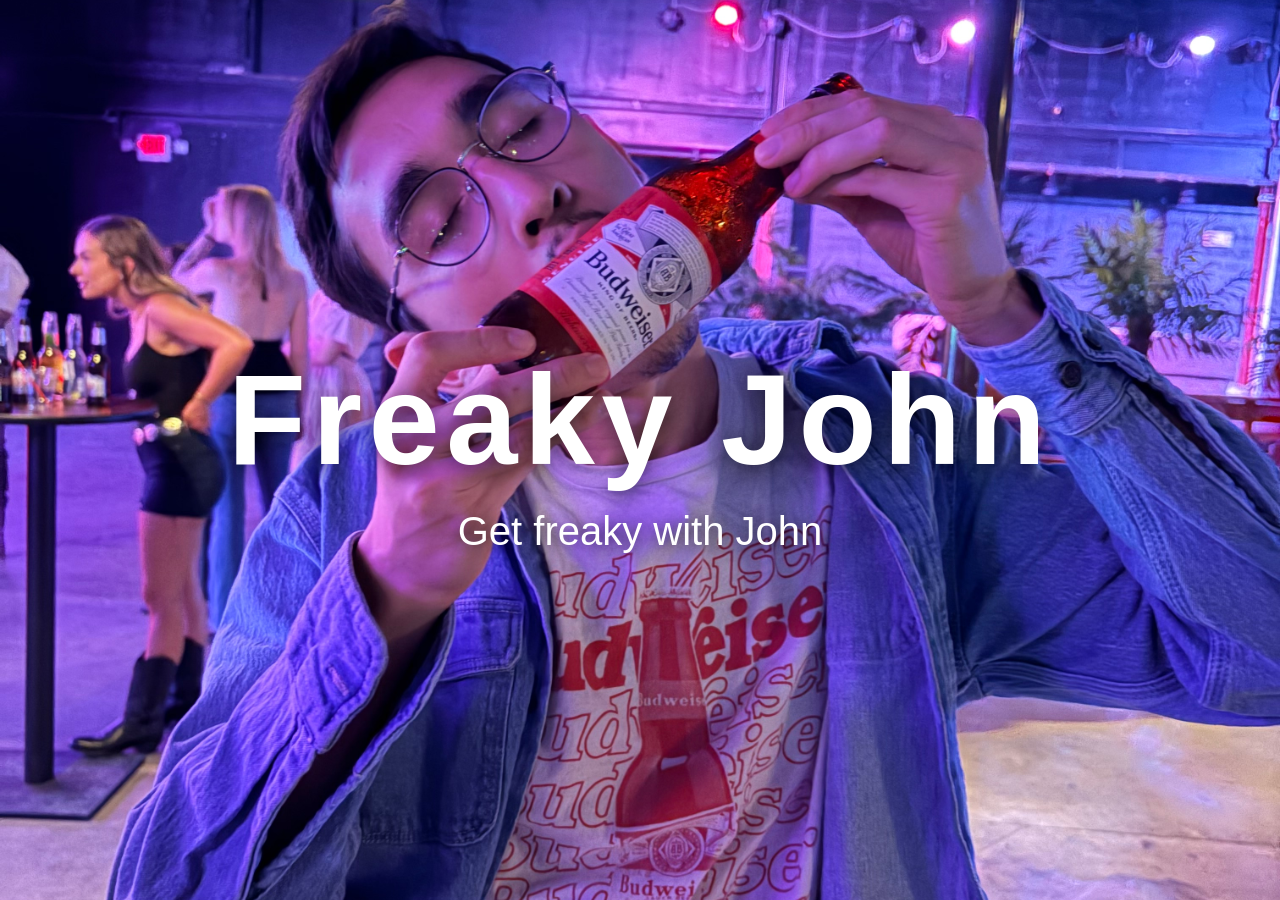
==== index.html @ b0cad5b7 "Freaky John" ====
<!DOCTYPE html>
<html lang="en">
<head>
  <meta charset="UTF-8">
  <meta name="viewport" content="width=device-width, initial-scale=1.0">
  <title>Freaky John</title>
  <style>
    * { margin: 0; padding: 0; box-sizing: border-box; }
    html, body { height: 100%; }
    body {
      min-height: 100vh;
      background: url("FreakyJohn.jpeg") center center / cover no-repeat;
      display: flex;
      flex-direction: column;
      align-items: center;
      justify-content: center;
      text-align: center;
      font-family: "Helvetica Neue", Arial, sans-serif;
      color: #fff;
    }
    h1 {
      font-size: clamp(3rem, 12vw, 8rem);
      letter-spacing: 0.05em;
      text-shadow: 0 4px 24px rgba(0, 0, 0, 0.7);
    }
    p {
      margin-top: 1rem;
      font-size: clamp(1.25rem, 4vw, 2.5rem);
      text-shadow: 0 2px 16px rgba(0, 0, 0, 0.7);
    }
  </style>
</head>
<body>
  <h1>Freaky John</h1>
  <p>Get freaky with John</p>
</body>
</html>
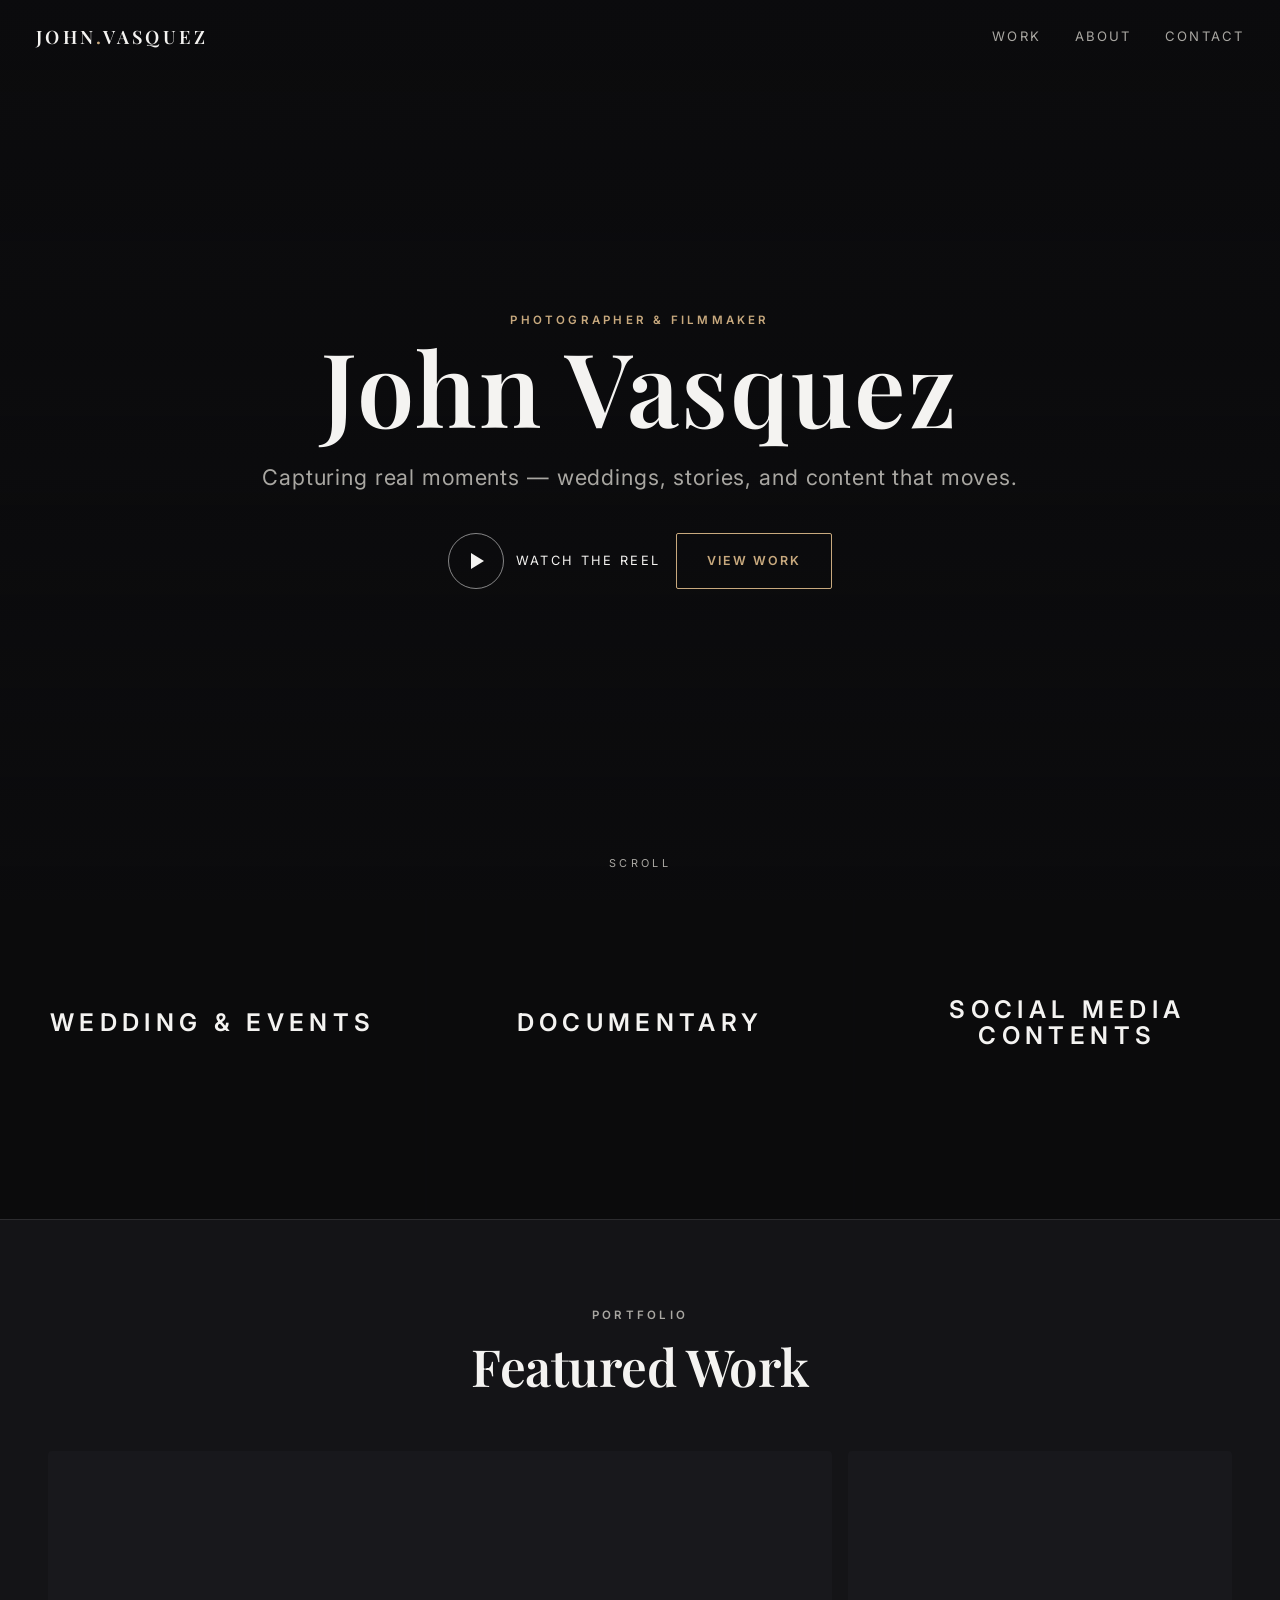
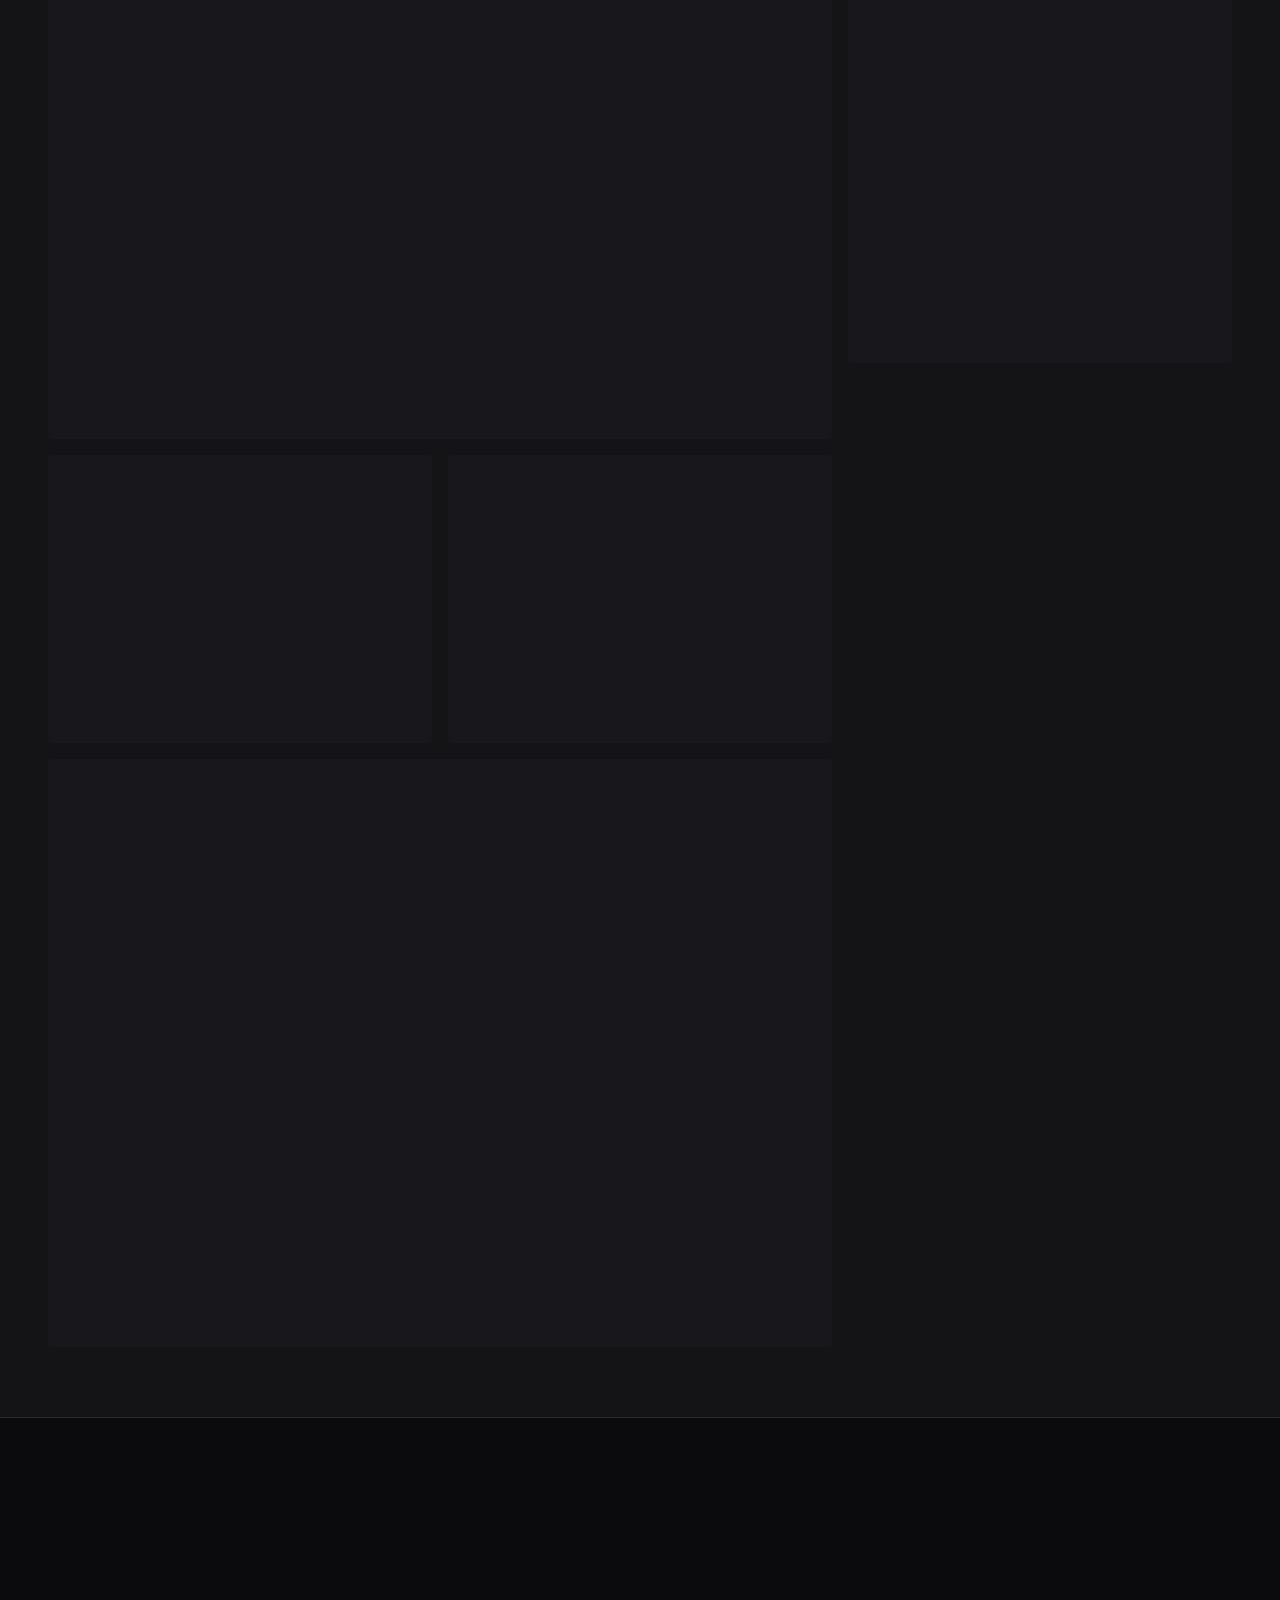
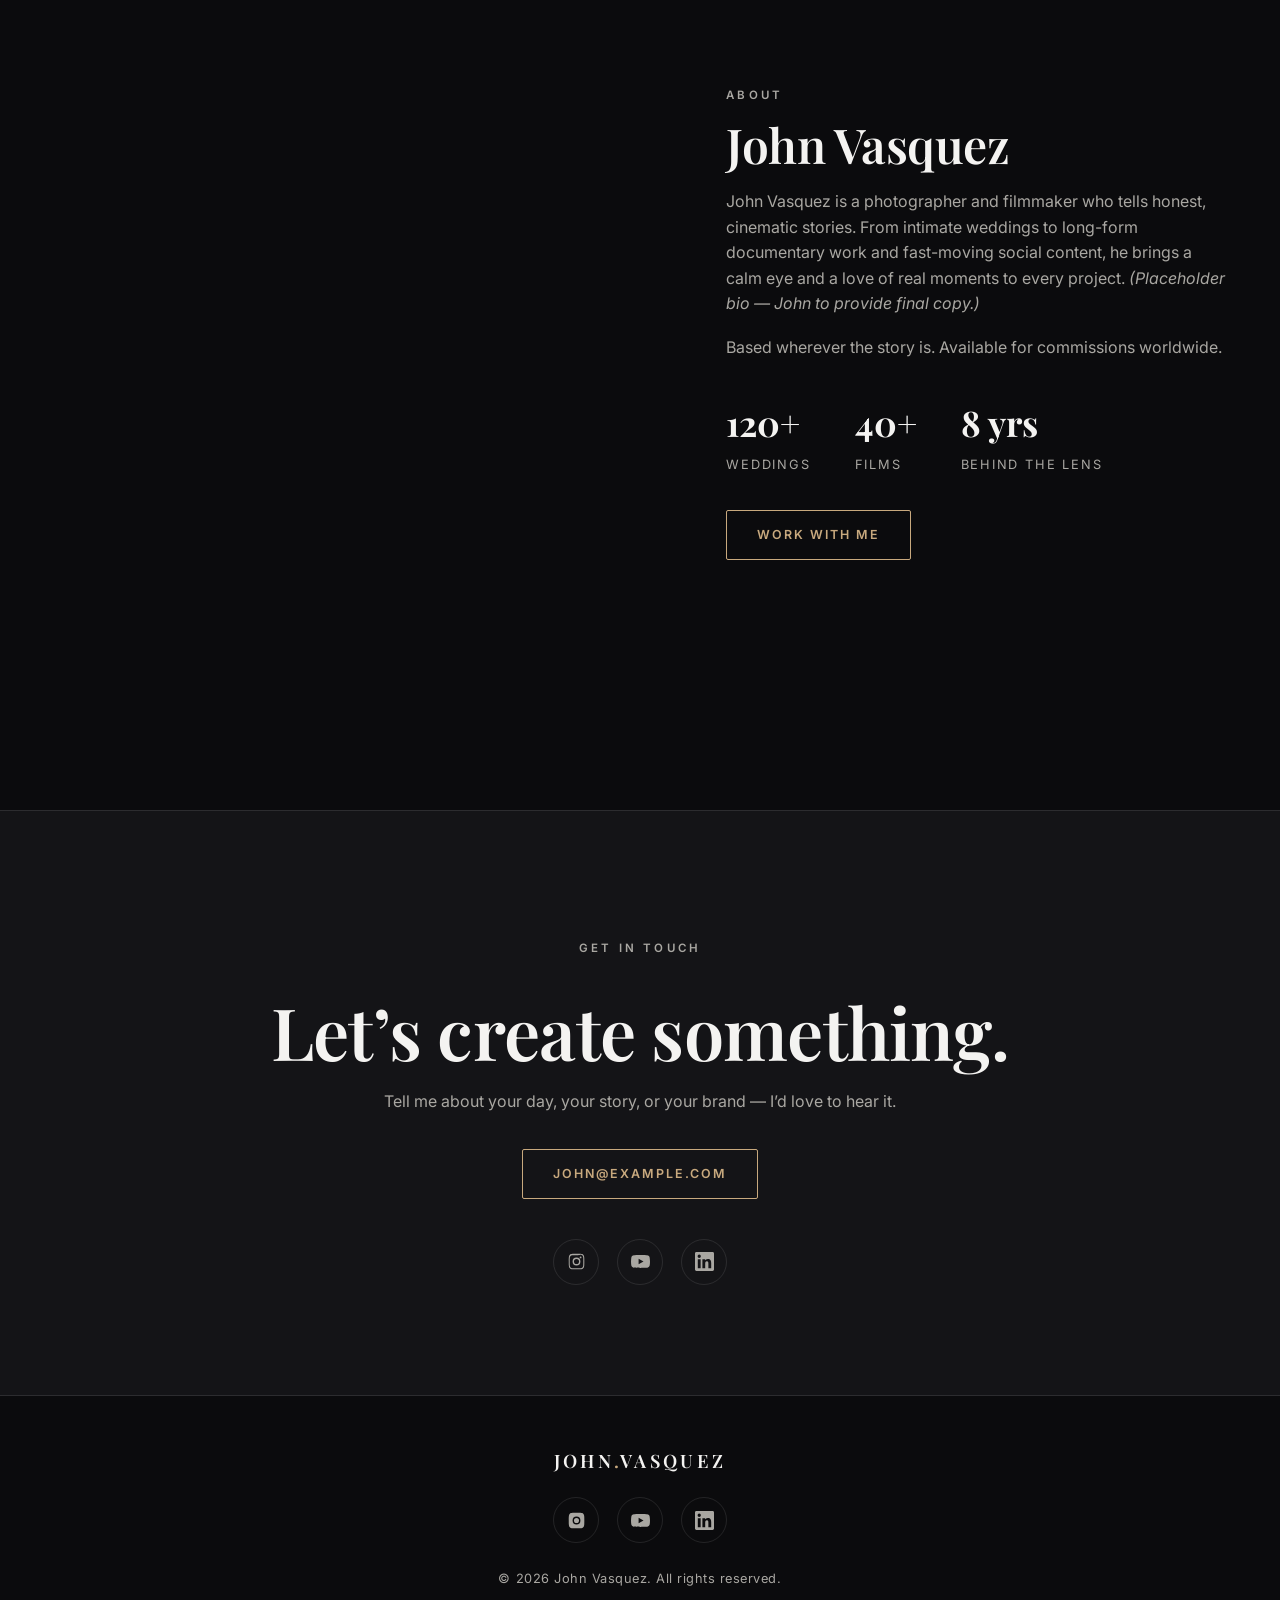
==== commit 88e48424: "Home page and categories added. All with place holder images and videos" ====
--- a/index.html
+++ b/index.html
@@ -3,35 +3,165 @@
 <head>
   <meta charset="UTF-8">
   <meta name="viewport" content="width=device-width, initial-scale=1.0">
-  <title>Freaky John</title>
-  <style>
-    * { margin: 0; padding: 0; box-sizing: border-box; }
-    html, body { height: 100%; }
-    body {
-      min-height: 100vh;
-      background: url("FreakyJohn.jpeg") center center / cover no-repeat;
-      display: flex;
-      flex-direction: column;
-      align-items: center;
-      justify-content: center;
-      text-align: center;
-      font-family: "Helvetica Neue", Arial, sans-serif;
-      color: #fff;
-    }
-    h1 {
-      font-size: clamp(3rem, 12vw, 8rem);
-      letter-spacing: 0.05em;
-      text-shadow: 0 4px 24px rgba(0, 0, 0, 0.7);
-    }
-    p {
-      margin-top: 1rem;
-      font-size: clamp(1.25rem, 4vw, 2.5rem);
-      text-shadow: 0 2px 16px rgba(0, 0, 0, 0.7);
-    }
-  </style>
+  <title>John Vasquez — Photographer &amp; Filmmaker</title>
+  <meta name="description" content="John Vasquez is a photographer and filmmaker specializing in wedding &amp; events, documentary, and social media content.">
+  <link rel="preconnect" href="https://fonts.googleapis.com">
+  <link rel="preconnect" href="https://fonts.gstatic.com" crossorigin>
+  <link href="https://fonts.googleapis.com/css2?family=Playfair+Display:wght@500;600;700&family=Inter:wght@400;500;600&display=swap" rel="stylesheet">
+  <link rel="stylesheet" href="styles.css">
 </head>
 <body>
-  <h1>Freaky John</h1>
-  <p>Get freaky with John</p>
+
+  <!-- ============ HEADER ============ -->
+  <header class="site-header">
+    <a href="index.html" class="brand">John<span>.</span>Vasquez</a>
+    <button class="nav-toggle" aria-label="Menu" aria-expanded="false"><span></span><span></span><span></span></button>
+    <nav class="nav">
+      <a href="#work">Work</a>
+      <a href="#about">About</a>
+      <a href="#contact">Contact</a>
+    </nav>
+  </header>
+
+  <!-- ============ HERO (showreel video placeholder) ============ -->
+  <!-- TODO: replace background image with John's showreel.
+       Swap the .hero__media div for:
+       <video class="hero__media" autoplay muted loop playsinline poster="assets/hero-poster.jpg">
+         <source src="assets/showreel.mp4" type="video/mp4">
+       </video>  -->
+  <section class="hero">
+    <div class="hero__media" style="background-image:url('https://picsum.photos/seed/jv-hero/1920/1080');"></div>
+    <div class="hero__inner">
+      <p class="eyebrow">Photographer &amp; Filmmaker</p>
+      <h1 class="hero__name">John Vasquez</h1>
+      <p class="hero__tagline">Capturing real moments — weddings, stories, and content that moves.</p>
+      <div class="hero__cta">
+        <span class="play-badge" title="Showreel coming soon"><span class="ring"></span> Watch the Reel</span>
+        <a href="#work" class="btn">View Work</a>
+      </div>
+    </div>
+    <div class="scroll-hint">Scroll</div>
+  </section>
+
+  <!-- ============ CATEGORIES (full-width band, directly after hero) ============ -->
+  <section id="work">
+    <div class="categories">
+      <a class="cat-card" href="wedding-events.html">
+        <div class="cat-card__img" style="background-image:url('https://picsum.photos/seed/jv-wed-card/1000/750');"></div>
+        <div class="cat-card__body">
+          <h3>Wedding &amp; Events</h3>
+          <p>Real moments, beautifully kept.</p>
+          <span class="link-arrow">Explore <span>&rarr;</span></span>
+        </div>
+      </a>
+
+      <a class="cat-card" href="documentary.html">
+        <div class="cat-card__img" style="background-image:url('https://picsum.photos/seed/jv-doc-card/1000/750');"></div>
+        <div class="cat-card__body">
+          <h3>Documentary</h3>
+          <p>Real stories, real people.</p>
+          <span class="link-arrow">Explore <span>&rarr;</span></span>
+        </div>
+      </a>
+
+      <a class="cat-card" href="social-media.html">
+        <div class="cat-card__img" style="background-image:url('https://picsum.photos/seed/jv-soc-card/1000/750');"></div>
+        <div class="cat-card__body">
+          <h3>Social Media Contents</h3>
+          <p>Scroll-stopping short form.</p>
+          <span class="link-arrow">Explore <span>&rarr;</span></span>
+        </div>
+      </a>
+    </div>
+  </section>
+
+  <!-- ============ SELECTED WORK ============ -->
+  <section class="section section--tight" style="background:var(--bg-soft);border-top:1px solid var(--line);border-bottom:1px solid var(--line);">
+    <div class="container">
+      <div class="section-head section-head--center reveal">
+        <p class="eyebrow">Portfolio</p>
+        <h2>Featured Work</h2>
+      </div>
+      <div class="work-grid reveal">
+        <div class="work-item wide" data-lightbox="https://picsum.photos/seed/jv-f1/1600/900" data-caption="Placeholder — Featured film still">
+          <div class="work-item__img" style="background-image:url('https://picsum.photos/seed/jv-f1/1200/700');"></div>
+          <div class="work-item__cap"><span>Wedding</span><h4>The Hartley Wedding</h4></div>
+        </div>
+        <div class="work-item tall" data-lightbox="https://picsum.photos/seed/jv-f2/900/1200" data-caption="Placeholder — Portrait">
+          <div class="work-item__img" style="background-image:url('https://picsum.photos/seed/jv-f2/700/1000');"></div>
+          <div class="work-item__cap"><span>Documentary</span><h4>Makers of the Coast</h4></div>
+        </div>
+        <div class="work-item" data-lightbox="https://picsum.photos/seed/jv-f3/1200/900" data-caption="Placeholder">
+          <div class="work-item__img" style="background-image:url('https://picsum.photos/seed/jv-f3/800/600');"></div>
+          <div class="work-item__cap"><span>Social</span><h4>Brand Reel — Lumen</h4></div>
+        </div>
+        <div class="work-item" data-lightbox="https://picsum.photos/seed/jv-f4/1200/900" data-caption="Placeholder">
+          <div class="work-item__img" style="background-image:url('https://picsum.photos/seed/jv-f4/800/600');"></div>
+          <div class="work-item__cap"><span>Wedding</span><h4>Sunset Vows</h4></div>
+        </div>
+        <div class="work-item wide" data-lightbox="https://picsum.photos/seed/jv-f5/1600/900" data-caption="Placeholder">
+          <div class="work-item__img" style="background-image:url('https://picsum.photos/seed/jv-f5/1200/700');"></div>
+          <div class="work-item__cap"><span>Documentary</span><h4>One Year on the Trail</h4></div>
+        </div>
+      </div>
+    </div>
+  </section>
+
+  <!-- ============ ABOUT ============ -->
+  <section class="section" id="about">
+    <div class="container about reveal">
+      <div class="about__img" style="background-image:url('https://picsum.photos/seed/jv-portrait/900/1100');"></div>
+      <div>
+        <p class="eyebrow">About</p>
+        <h2 style="font-size:clamp(2rem,4.5vw,3rem);margin-top:14px;">John Vasquez</h2>
+        <p>John Vasquez is a photographer and filmmaker who tells honest, cinematic stories. From intimate weddings to long-form documentary work and fast-moving social content, he brings a calm eye and a love of real moments to every project. <em>(Placeholder bio — John to provide final copy.)</em></p>
+        <p>Based wherever the story is. Available for commissions worldwide.</p>
+        <div class="stats">
+          <div class="stat"><strong>120+</strong><span>Weddings</span></div>
+          <div class="stat"><strong>40+</strong><span>Films</span></div>
+          <div class="stat"><strong>8 yrs</strong><span>Behind the lens</span></div>
+        </div>
+        <div style="margin-top:34px;"><a href="#contact" class="btn">Work With Me</a></div>
+      </div>
+    </div>
+  </section>
+
+  <!-- ============ CONTACT ============ -->
+  <section class="section contact" id="contact">
+    <div class="container reveal">
+      <p class="eyebrow">Get in Touch</p>
+      <h2>Let’s create something.</h2>
+      <p>Tell me about your day, your story, or your brand — I’d love to hear it.</p>
+      <!-- TODO: replace with John's real email -->
+      <a href="mailto:john@example.com" class="btn">john@example.com</a>
+      <div class="socials" style="margin-top:40px;">
+        <!-- TODO: replace '#' with John's real profile URLs -->
+        <a href="#" aria-label="Instagram" title="Instagram (link coming soon)">
+          <svg viewBox="0 0 24 24"><path d="M12 2.2c3.2 0 3.6 0 4.9.07 1.17.05 1.8.25 2.23.41.56.22.96.48 1.38.9.42.42.68.82.9 1.38.16.42.36 1.06.41 2.23.06 1.27.07 1.65.07 4.85s0 3.58-.07 4.85c-.05 1.17-.25 1.8-.41 2.23-.22.56-.48.96-.9 1.38-.42.42-.82.68-1.38.9-.42.16-1.06.36-2.23.41-1.27.06-1.65.07-4.85.07s-3.58 0-4.85-.07c-1.17-.05-1.8-.25-2.23-.41a3.7 3.7 0 0 1-1.38-.9 3.7 3.7 0 0 1-.9-1.38c-.16-.42-.36-1.06-.41-2.23C2.21 15.58 2.2 15.2 2.2 12s0-3.58.07-4.85c.05-1.17.25-1.8.41-2.23.22-.56.48-.96.9-1.38.42-.42.82-.68 1.38-.9.42-.16 1.06-.36 2.23-.41C8.42 2.21 8.8 2.2 12 2.2zm0 1.8c-3.14 0-3.5 0-4.74.07-.9.04-1.38.19-1.7.32-.43.16-.74.36-1.06.68-.32.32-.52.63-.68 1.06-.13.32-.28.8-.32 1.7C3.43 8.5 3.42 8.86 3.42 12s0 3.5.07 4.74c.04.9.19 1.38.32 1.7.16.43.36.74.68 1.06.32.32.63.52 1.06.68.32.13.8.28 1.7.32 1.24.07 1.6.07 4.74.07s3.5 0 4.74-.07c.9-.04 1.38-.19 1.7-.32.43-.16.74-.36 1.06-.68.32-.32.52-.63.68-1.06.13-.32.28-.8.32-1.7.07-1.24.07-1.6.07-4.74s0-3.5-.07-4.74c-.04-.9-.19-1.38-.32-1.7a2.85 2.85 0 0 0-.68-1.06 2.85 2.85 0 0 0-1.06-.68c-.32-.13-.8-.28-1.7-.32C15.5 4 15.14 4 12 4zm0 3.06A4.94 4.94 0 1 1 7.06 12 4.94 4.94 0 0 1 12 7.06zm0 8.15A3.21 3.21 0 1 0 8.79 12 3.21 3.21 0 0 0 12 15.21zm6.29-8.35a1.15 1.15 0 1 1-1.15-1.15 1.15 1.15 0 0 1 1.15 1.15z"/></svg>
+        </a>
+        <a href="#" aria-label="YouTube" title="YouTube (link coming soon)">
+          <svg viewBox="0 0 24 24"><path d="M23.5 6.5a3 3 0 0 0-2.12-2.12C19.5 3.9 12 3.9 12 3.9s-7.5 0-9.38.48A3 3 0 0 0 .5 6.5 31.3 31.3 0 0 0 0 12a31.3 31.3 0 0 0 .5 5.5 3 3 0 0 0 2.12 2.12C4.5 20.1 12 20.1 12 20.1s7.5 0 9.38-.48a3 3 0 0 0 2.12-2.12A31.3 31.3 0 0 0 24 12a31.3 31.3 0 0 0-.5-5.5zM9.6 15.6V8.4l6.2 3.6z"/></svg>
+        </a>
+        <a href="#" aria-label="LinkedIn" title="LinkedIn (link coming soon)">
+          <svg viewBox="0 0 24 24"><path d="M20.45 20.45h-3.56v-5.57c0-1.33-.02-3.04-1.85-3.04-1.85 0-2.14 1.45-2.14 2.94v5.67H9.35V9h3.42v1.56h.05c.48-.9 1.64-1.85 3.37-1.85 3.6 0 4.27 2.37 4.27 5.46v6.28zM5.34 7.43a2.06 2.06 0 1 1 0-4.13 2.06 2.06 0 0 1 0 4.13zM7.12 20.45H3.55V9h3.57v11.45zM22.22 0H1.77C.8 0 0 .78 0 1.74v20.52C0 23.22.8 24 1.77 24h20.45c.98 0 1.78-.78 1.78-1.74V1.74C24 .78 23.2 0 22.22 0z"/></svg>
+        </a>
+      </div>
+    </div>
+  </section>
+
+  <!-- ============ FOOTER ============ -->
+  <footer class="site-footer">
+    <div class="container">
+      <a href="index.html" class="brand">John<span>.</span>Vasquez</a>
+      <nav class="socials">
+        <a href="#" aria-label="Instagram"><svg viewBox="0 0 24 24"><path d="M12 2.2c3.2 0 3.6 0 4.9.07 1.17.05 1.8.25 2.23.41.56.22.96.48 1.38.9.42.42.68.82.9 1.38.16.42.36 1.06.41 2.23.06 1.27.07 1.65.07 4.85s0 3.58-.07 4.85c-.05 1.17-.25 1.8-.41 2.23-.22.56-.48.96-.9 1.38-.42.42-.82.68-1.38.9-.42.16-1.06.36-2.23.41-1.27.06-1.65.07-4.85.07s-3.58 0-4.85-.07c-1.17-.05-1.8-.25-2.23-.41a3.7 3.7 0 0 1-1.38-.9 3.7 3.7 0 0 1-.9-1.38c-.16-.42-.36-1.06-.41-2.23C2.21 15.58 2.2 15.2 2.2 12s0-3.58.07-4.85c.05-1.17.25-1.8.41-2.23.22-.56.48-.96.9-1.38.42-.42.82-.68 1.38-.9.42-.16 1.06-.36 2.23-.41C8.42 2.21 8.8 2.2 12 2.2zm0 4.86A4.94 4.94 0 1 0 16.94 12 4.94 4.94 0 0 0 12 7.06zm0 8.15A3.21 3.21 0 1 1 15.21 12 3.21 3.21 0 0 1 12 15.21zm6.29-8.35a1.15 1.15 0 1 1-1.15-1.15 1.15 1.15 0 0 1 1.15 1.15z"/></svg></a>
+        <a href="#" aria-label="YouTube"><svg viewBox="0 0 24 24"><path d="M23.5 6.5a3 3 0 0 0-2.12-2.12C19.5 3.9 12 3.9 12 3.9s-7.5 0-9.38.48A3 3 0 0 0 .5 6.5 31.3 31.3 0 0 0 0 12a31.3 31.3 0 0 0 .5 5.5 3 3 0 0 0 2.12 2.12C4.5 20.1 12 20.1 12 20.1s7.5 0 9.38-.48a3 3 0 0 0 2.12-2.12A31.3 31.3 0 0 0 24 12a31.3 31.3 0 0 0-.5-5.5zM9.6 15.6V8.4l6.2 3.6z"/></svg></a>
+        <a href="#" aria-label="LinkedIn"><svg viewBox="0 0 24 24"><path d="M20.45 20.45h-3.56v-5.57c0-1.33-.02-3.04-1.85-3.04-1.85 0-2.14 1.45-2.14 2.94v5.67H9.35V9h3.42v1.56h.05c.48-.9 1.64-1.85 3.37-1.85 3.6 0 4.27 2.37 4.27 5.46v6.28zM5.34 7.43a2.06 2.06 0 1 1 0-4.13 2.06 2.06 0 0 1 0 4.13zM7.12 20.45H3.55V9h3.57v11.45zM22.22 0H1.77C.8 0 0 .78 0 1.74v20.52C0 23.22.8 24 1.77 24h20.45c.98 0 1.78-.78 1.78-1.74V1.74C24 .78 23.2 0 22.22 0z"/></svg></a>
+      </nav>
+      <p class="copy">© <span data-year>2026</span> John Vasquez. All rights reserved.</p>
+    </div>
+  </footer>
+
+  <script src="script.js"></script>
 </body>
 </html>
--- a/styles.css
+++ b/styles.css
@@ -0,0 +1,449 @@
+/* ===========================================================
+   John Vasquez — Photographer & Filmmaker
+   Shared stylesheet (dark cinematic theme)
+   =========================================================== */
+
+:root {
+  --bg:        #0b0b0d;
+  --bg-soft:   #141417;
+  --bg-card:   #18181c;
+  --line:      rgba(255, 255, 255, 0.10);
+  --text:      #f4f3f1;
+  --muted:     #a9a7a2;
+  --accent:    #c8a97e;   /* warm gold */
+  --accent-2:  #e8d8bf;
+  --maxw:      1240px;
+  --ease:      cubic-bezier(0.22, 1, 0.36, 1);
+}
+
+* { margin: 0; padding: 0; box-sizing: border-box; }
+
+html { scroll-behavior: smooth; }
+
+body {
+  background: var(--bg);
+  color: var(--text);
+  font-family: "Inter", system-ui, -apple-system, "Segoe UI", sans-serif;
+  font-size: 16px;
+  line-height: 1.6;
+  -webkit-font-smoothing: antialiased;
+  overflow-x: hidden;
+}
+
+h1, h2, h3, h4 {
+  font-family: "Playfair Display", Georgia, serif;
+  font-weight: 600;
+  line-height: 1.1;
+  letter-spacing: -0.01em;
+}
+
+a { color: inherit; text-decoration: none; }
+img { display: block; max-width: 100%; }
+
+.container {
+  width: 100%;
+  max-width: var(--maxw);
+  margin: 0 auto;
+  padding: 0 28px;
+}
+
+.eyebrow {
+  font-family: "Inter", sans-serif;
+  text-transform: uppercase;
+  letter-spacing: 0.28em;
+  font-size: 0.72rem;
+  font-weight: 600;
+  color: var(--accent);
+}
+
+.section { padding: 110px 0; }
+.section--tight { padding: 70px 0; }
+
+/* ---------- Header / Nav ---------- */
+.site-header {
+  position: fixed;
+  inset: 0 0 auto 0;
+  z-index: 100;
+  display: flex;
+  align-items: center;
+  justify-content: space-between;
+  padding: 22px 36px;
+  transition: background 0.4s var(--ease), padding 0.4s var(--ease), border-color 0.4s var(--ease);
+  border-bottom: 1px solid transparent;
+}
+.site-header.scrolled {
+  background: rgba(11, 11, 13, 0.82);
+  backdrop-filter: blur(12px);
+  padding: 14px 36px;
+  border-bottom: 1px solid var(--line);
+}
+.brand {
+  font-family: "Playfair Display", serif;
+  font-size: 1.15rem;
+  font-weight: 600;
+  letter-spacing: 0.18em;
+  text-transform: uppercase;
+}
+.brand span { color: var(--accent); }
+.nav { display: flex; align-items: center; gap: 34px; }
+.nav a {
+  font-size: 0.82rem;
+  text-transform: uppercase;
+  letter-spacing: 0.16em;
+  color: var(--muted);
+  transition: color 0.25s var(--ease);
+}
+.nav a:hover { color: var(--text); }
+
+.nav-toggle {
+  display: none;
+  background: none;
+  border: 0;
+  cursor: pointer;
+  width: 30px;
+  height: 22px;
+  position: relative;
+}
+.nav-toggle span {
+  position: absolute;
+  left: 0;
+  width: 100%;
+  height: 2px;
+  background: var(--text);
+  transition: transform 0.3s var(--ease), opacity 0.3s var(--ease);
+}
+.nav-toggle span:nth-child(1) { top: 0; }
+.nav-toggle span:nth-child(2) { top: 10px; }
+.nav-toggle span:nth-child(3) { top: 20px; }
+.nav-toggle.open span:nth-child(1) { transform: translateY(10px) rotate(45deg); }
+.nav-toggle.open span:nth-child(2) { opacity: 0; }
+.nav-toggle.open span:nth-child(3) { transform: translateY(-10px) rotate(-45deg); }
+
+/* ---------- Buttons ---------- */
+.btn {
+  display: inline-flex;
+  align-items: center;
+  gap: 10px;
+  padding: 14px 30px;
+  border: 1px solid var(--accent);
+  color: var(--accent);
+  text-transform: uppercase;
+  letter-spacing: 0.16em;
+  font-size: 0.78rem;
+  font-weight: 600;
+  border-radius: 2px;
+  transition: background 0.3s var(--ease), color 0.3s var(--ease);
+}
+.btn:hover { background: var(--accent); color: #0b0b0d; }
+
+.link-arrow {
+  display: inline-flex;
+  align-items: center;
+  gap: 8px;
+  color: var(--accent);
+  font-size: 0.8rem;
+  text-transform: uppercase;
+  letter-spacing: 0.16em;
+  font-weight: 600;
+}
+.link-arrow span { transition: transform 0.3s var(--ease); }
+.link-arrow:hover span { transform: translateX(6px); }
+
+/* ---------- Hero ---------- */
+.hero {
+  position: relative;
+  height: 100vh;
+  min-height: 640px;
+  display: flex;
+  align-items: center;
+  justify-content: center;
+  text-align: center;
+  overflow: hidden;
+}
+.hero__media {
+  position: absolute;
+  inset: 0;
+  background-size: cover;
+  background-position: center;
+  filter: grayscale(15%);
+  transform: scale(1.05);
+}
+.hero__media::after {
+  content: "";
+  position: absolute;
+  inset: 0;
+  background: linear-gradient(180deg, rgba(11,11,13,0.55) 0%, rgba(11,11,13,0.35) 40%, rgba(11,11,13,0.92) 100%);
+}
+.hero__inner { position: relative; z-index: 2; padding: 0 24px; }
+.hero__name {
+  font-size: clamp(2.8rem, 8vw, 6.5rem);
+  letter-spacing: 0.02em;
+}
+.hero__tagline {
+  margin-top: 18px;
+  color: var(--muted);
+  font-size: clamp(1rem, 2.2vw, 1.35rem);
+  letter-spacing: 0.04em;
+}
+.hero__cta { margin-top: 38px; display: flex; gap: 16px; justify-content: center; flex-wrap: wrap; }
+
+/* play badge for video placeholder */
+.play-badge {
+  display: inline-flex;
+  align-items: center;
+  gap: 12px;
+  cursor: pointer;
+  color: var(--text);
+  font-size: 0.8rem;
+  letter-spacing: 0.18em;
+  text-transform: uppercase;
+}
+.play-badge .ring {
+  width: 56px; height: 56px;
+  border: 1px solid rgba(255,255,255,0.5);
+  border-radius: 50%;
+  display: grid;
+  place-items: center;
+  transition: background 0.3s var(--ease), border-color 0.3s var(--ease);
+}
+.play-badge .ring::before {
+  content: "";
+  border-style: solid;
+  border-width: 8px 0 8px 13px;
+  border-color: transparent transparent transparent var(--text);
+  margin-left: 4px;
+}
+.play-badge:hover .ring { background: var(--accent); border-color: var(--accent); }
+
+.scroll-hint {
+  position: absolute;
+  bottom: 28px; left: 50%;
+  transform: translateX(-50%);
+  z-index: 2;
+  color: var(--muted);
+  font-size: 0.68rem;
+  letter-spacing: 0.3em;
+  text-transform: uppercase;
+  animation: bob 2.4s var(--ease) infinite;
+}
+@keyframes bob { 0%,100% { transform: translate(-50%,0); } 50% { transform: translate(-50%,8px); } }
+
+/* placeholder note ribbon */
+.placeholder-note {
+  background: rgba(200,169,126,0.10);
+  border: 1px dashed rgba(200,169,126,0.4);
+  color: var(--accent-2);
+  font-size: 0.78rem;
+  letter-spacing: 0.04em;
+  text-align: center;
+  padding: 10px 16px;
+}
+
+/* ---------- Section heads ---------- */
+.section-head { max-width: 720px; margin-bottom: 56px; }
+.section-head h2 { font-size: clamp(2rem, 4.5vw, 3.2rem); margin-top: 14px; }
+.section-head p { color: var(--muted); margin-top: 16px; }
+.section-head--center { margin-left: auto; margin-right: auto; text-align: center; }
+
+/* ---------- Category band (full-width tiles, like reference) ---------- */
+.categories {
+  display: grid;
+  grid-template-columns: repeat(3, 1fr);
+  gap: 2px;
+}
+.cat-card {
+  position: relative;
+  aspect-ratio: 4 / 3;
+  overflow: hidden;
+  display: flex;
+  align-items: center;
+  justify-content: center;
+  text-align: center;
+}
+.cat-card__img {
+  position: absolute; inset: 0;
+  background-size: cover; background-position: center;
+  transition: transform 0.9s var(--ease), filter 0.6s var(--ease);
+  filter: grayscale(45%);
+}
+.cat-card::after {
+  content: "";
+  position: absolute; inset: 0;
+  background: rgba(11,11,13,0.58);
+  transition: background 0.5s var(--ease);
+}
+.cat-card:hover .cat-card__img { transform: scale(1.06); filter: grayscale(0%); }
+.cat-card:hover::after { background: rgba(11,11,13,0.32); }
+.cat-card__body { position: relative; z-index: 2; padding: 28px; width: 100%; }
+.cat-card__body h3 {
+  font-family: "Inter", sans-serif;
+  text-transform: uppercase;
+  letter-spacing: 0.22em;
+  font-weight: 600;
+  font-size: clamp(1.05rem, 1.9vw, 1.6rem);
+}
+.cat-card__body p {
+  color: var(--accent-2);
+  font-size: 0.88rem;
+  margin: 12px 0 14px;
+  opacity: 0; transform: translateY(8px);
+  transition: opacity 0.4s var(--ease), transform 0.4s var(--ease);
+}
+.cat-card__body .link-arrow {
+  opacity: 0; transform: translateY(8px);
+  transition: opacity 0.4s var(--ease) 0.05s, transform 0.4s var(--ease) 0.05s;
+}
+.cat-card:hover .cat-card__body p,
+.cat-card:hover .cat-card__body .link-arrow { opacity: 1; transform: none; }
+
+/* ---------- Work grid ---------- */
+.work-grid {
+  display: grid;
+  grid-template-columns: repeat(12, 1fr);
+  gap: 16px;
+}
+.work-item {
+  position: relative;
+  overflow: hidden;
+  border-radius: 4px;
+  background: var(--bg-card);
+  grid-column: span 4;
+  aspect-ratio: 4 / 3;
+  cursor: pointer;
+}
+.work-item.tall { aspect-ratio: 3 / 4; grid-row: span 2; }
+.work-item.wide { grid-column: span 8; }
+.work-item__img {
+  position: absolute; inset: 0;
+  background-size: cover; background-position: center;
+  filter: grayscale(40%);
+  transition: transform 0.8s var(--ease), filter 0.6s var(--ease);
+}
+.work-item:hover .work-item__img { transform: scale(1.06); filter: grayscale(0%); }
+.work-item::after {
+  content: "";
+  position: absolute; inset: 0;
+  background: linear-gradient(180deg, rgba(11,11,13,0) 45%, rgba(11,11,13,0.85) 100%);
+  opacity: 0; transition: opacity 0.4s var(--ease);
+}
+.work-item:hover::after { opacity: 1; }
+.work-item__cap {
+  position: absolute; z-index: 2; left: 22px; bottom: 18px; right: 22px;
+  opacity: 0; transform: translateY(10px);
+  transition: opacity 0.4s var(--ease), transform 0.4s var(--ease);
+}
+.work-item:hover .work-item__cap { opacity: 1; transform: translateY(0); }
+.work-item__cap h4 { font-size: 1.15rem; }
+.work-item__cap span { color: var(--accent); font-size: 0.72rem; text-transform: uppercase; letter-spacing: 0.18em; }
+
+/* vertical (social) variant */
+.reels-grid { display: grid; grid-template-columns: repeat(4, 1fr); gap: 16px; }
+.reel { position: relative; aspect-ratio: 9/16; border-radius: 4px; overflow: hidden; background: var(--bg-card); cursor: pointer; }
+.reel__img { position: absolute; inset: 0; background-size: cover; background-position: center; filter: grayscale(35%); transition: transform 0.8s var(--ease), filter .6s var(--ease); }
+.reel:hover .reel__img { transform: scale(1.06); filter: grayscale(0%); }
+.reel__play { position: absolute; inset: 0; display: grid; place-items: center; z-index: 2; }
+.reel__play::before {
+  content:""; width: 46px; height: 46px; border-radius: 50%;
+  background: rgba(11,11,13,0.5); border: 1px solid rgba(255,255,255,0.6);
+  backdrop-filter: blur(2px);
+}
+.reel__play::after {
+  content:""; position:absolute;
+  border-style: solid; border-width: 7px 0 7px 11px;
+  border-color: transparent transparent transparent #fff; margin-left: 4px;
+}
+
+/* ---------- About ---------- */
+.about { display: grid; grid-template-columns: 1.1fr 0.9fr; gap: 60px; align-items: center; }
+.about__img { aspect-ratio: 4/5; border-radius: 4px; background-size: cover; background-position: center; filter: grayscale(25%); }
+.about p { color: var(--muted); margin-top: 18px; }
+.stats { display: flex; gap: 44px; margin-top: 34px; flex-wrap: wrap; }
+.stat strong { font-family: "Playfair Display", serif; font-size: 2.2rem; color: var(--text); display: block; }
+.stat span { color: var(--muted); font-size: 0.8rem; text-transform: uppercase; letter-spacing: 0.14em; }
+
+/* ---------- Contact ---------- */
+.contact { text-align: center; background: var(--bg-soft); border-top: 1px solid var(--line); border-bottom: 1px solid var(--line); }
+.contact h2 { font-size: clamp(2.4rem, 6vw, 4.5rem); }
+.contact p { color: var(--muted); margin: 18px auto 34px; max-width: 540px; }
+
+/* ---------- Socials ---------- */
+.socials { display: flex; gap: 18px; justify-content: center; align-items: center; }
+.socials a {
+  width: 46px; height: 46px;
+  border: 1px solid var(--line);
+  border-radius: 50%;
+  display: grid; place-items: center;
+  color: var(--muted);
+  transition: color 0.3s var(--ease), border-color 0.3s var(--ease), transform 0.3s var(--ease);
+}
+.socials a:hover { color: var(--accent); border-color: var(--accent); transform: translateY(-3px); }
+.socials svg { width: 19px; height: 19px; fill: currentColor; }
+
+/* ---------- Footer ---------- */
+.site-footer { padding: 50px 0; text-align: center; }
+.site-footer .brand { display: inline-block; margin-bottom: 22px; }
+.site-footer .copy { color: var(--muted); font-size: 0.8rem; margin-top: 26px; letter-spacing: 0.04em; }
+
+/* ---------- Page hero (category pages) ---------- */
+.page-hero {
+  position: relative;
+  height: 56vh; min-height: 380px;
+  display: flex; align-items: center; justify-content: center; text-align: center;
+  overflow: hidden;
+}
+.page-hero__media { position: absolute; inset: 0; background-size: cover; background-position: center; filter: grayscale(35%); }
+.page-hero__media::after { content:""; position:absolute; inset:0; background: linear-gradient(180deg, rgba(11,11,13,0.55), rgba(11,11,13,0.9)); }
+.page-hero__inner { position: relative; z-index: 2; padding: 0 24px; }
+.page-hero h1 { font-size: clamp(2.6rem, 7vw, 5rem); margin-top: 12px; }
+.page-hero p { color: var(--muted); margin-top: 16px; max-width: 560px; }
+.breadcrumb { display:inline-flex; gap: 8px; color: var(--muted); font-size: 0.78rem; letter-spacing: 0.14em; text-transform: uppercase; margin-bottom: 8px; }
+.breadcrumb a:hover { color: var(--accent); }
+
+/* ---------- Lightbox ---------- */
+.lightbox {
+  position: fixed; inset: 0; z-index: 200;
+  background: rgba(7,7,9,0.94);
+  display: none; align-items: center; justify-content: center;
+  padding: 40px;
+}
+.lightbox.open { display: flex; }
+.lightbox__inner { max-width: 1100px; width: 100%; text-align: center; }
+.lightbox__media { width: 100%; max-height: 78vh; object-fit: contain; border-radius: 4px; }
+.lightbox__cap { color: var(--muted); margin-top: 16px; font-size: 0.85rem; letter-spacing: 0.08em; }
+.lightbox__close { position: absolute; top: 26px; right: 32px; background: none; border: 0; color: #fff; font-size: 2rem; cursor: pointer; line-height: 1; }
+
+/* ---------- Scroll reveal ---------- */
+.reveal { opacity: 0; transform: translateY(28px); transition: opacity 0.8s var(--ease), transform 0.8s var(--ease); }
+.reveal.in { opacity: 1; transform: none; }
+
+/* ---------- Responsive ---------- */
+@media (max-width: 900px) {
+  .nav {
+    position: fixed; inset: 0 0 0 auto;
+    width: min(78vw, 320px);
+    background: var(--bg-soft);
+    border-left: 1px solid var(--line);
+    flex-direction: column;
+    align-items: flex-start;
+    justify-content: center;
+    gap: 26px;
+    padding: 0 40px;
+    transform: translateX(100%);
+    transition: transform 0.4s var(--ease);
+  }
+  .nav.open { transform: translateX(0); }
+  .nav a { font-size: 1rem; }
+  .nav-toggle { display: block; z-index: 101; }
+  .categories { grid-template-columns: 1fr; }
+  .about { grid-template-columns: 1fr; gap: 36px; }
+  .work-item.wide { grid-column: span 12; }
+  .work-item { grid-column: span 6; }
+  .reels-grid { grid-template-columns: repeat(2, 1fr); }
+  .section { padding: 80px 0; }
+  .site-header, .site-header.scrolled { padding-left: 20px; padding-right: 20px; }
+}
+@media (max-width: 540px) {
+  .work-item, .work-item.tall { grid-column: span 12; grid-row: auto; aspect-ratio: 4/3; }
+  .reels-grid { grid-template-columns: repeat(2, 1fr); }
+  .container { padding: 0 20px; }
+}
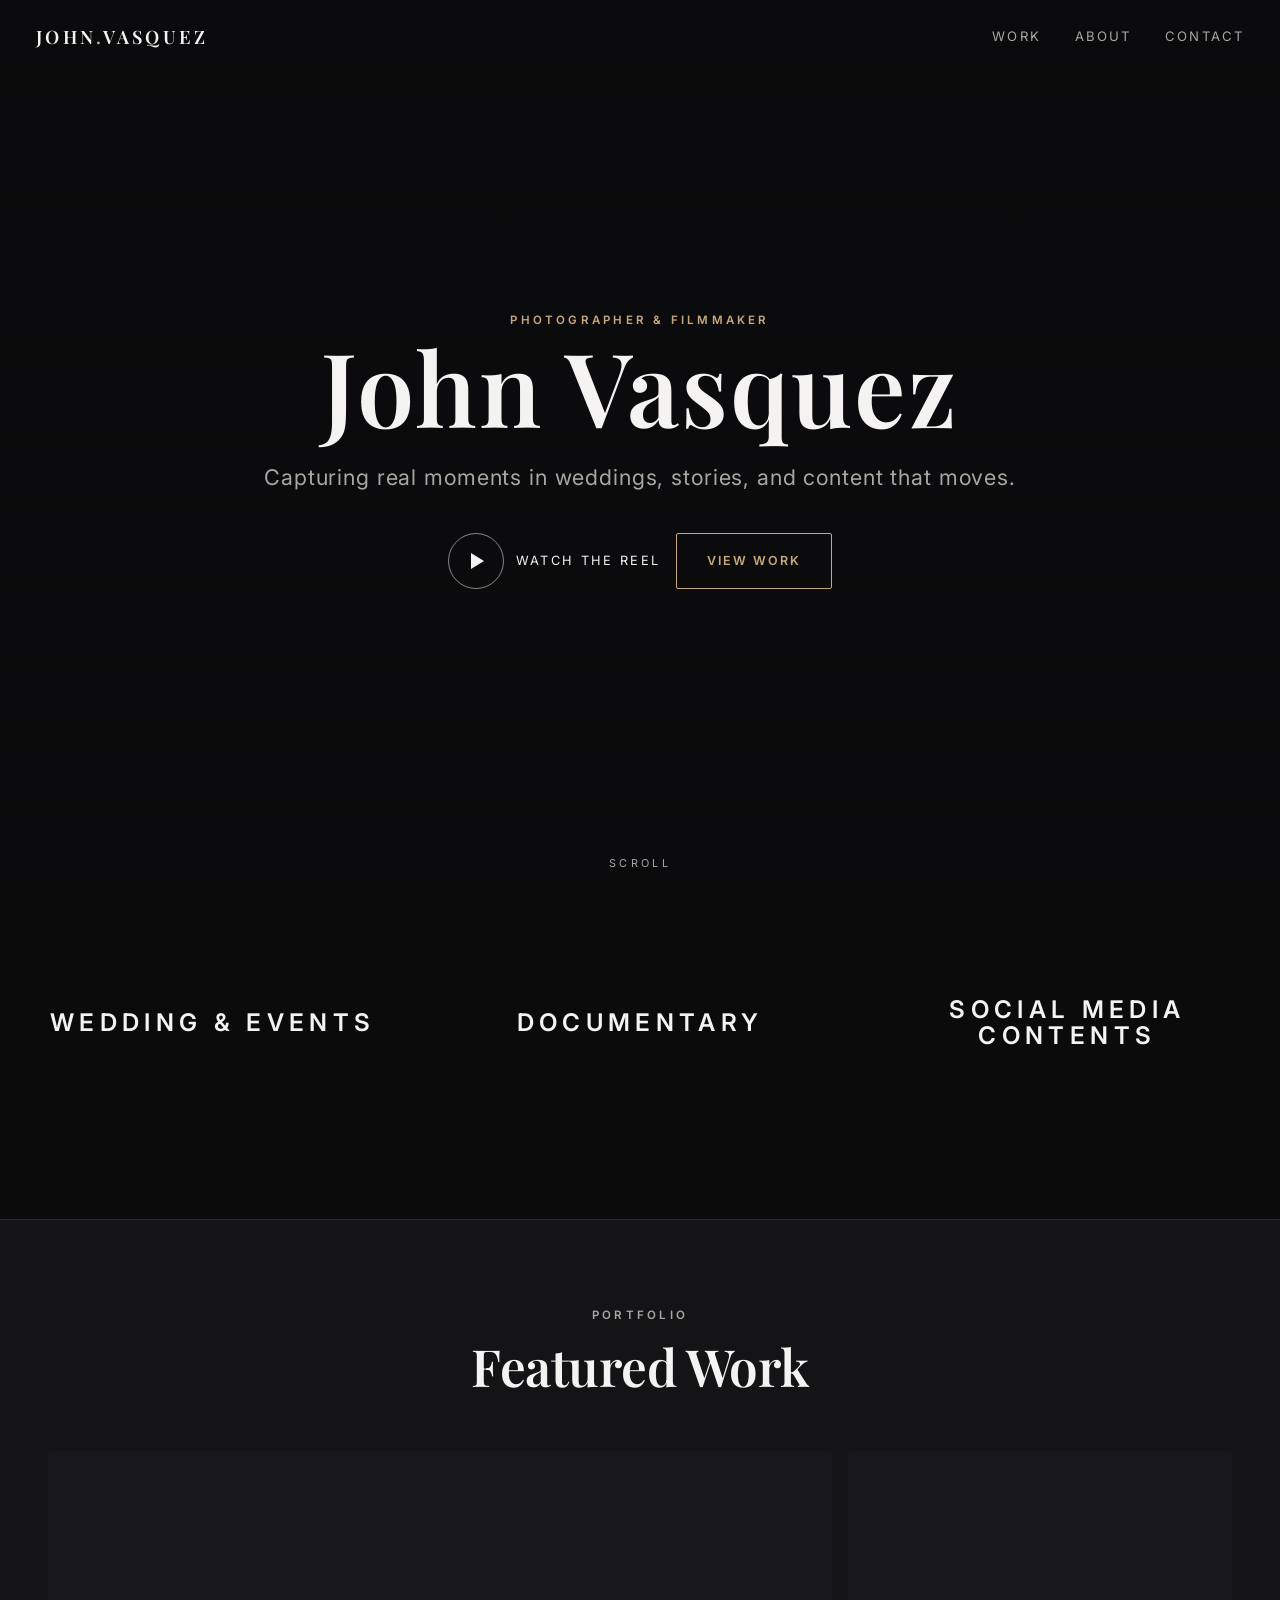
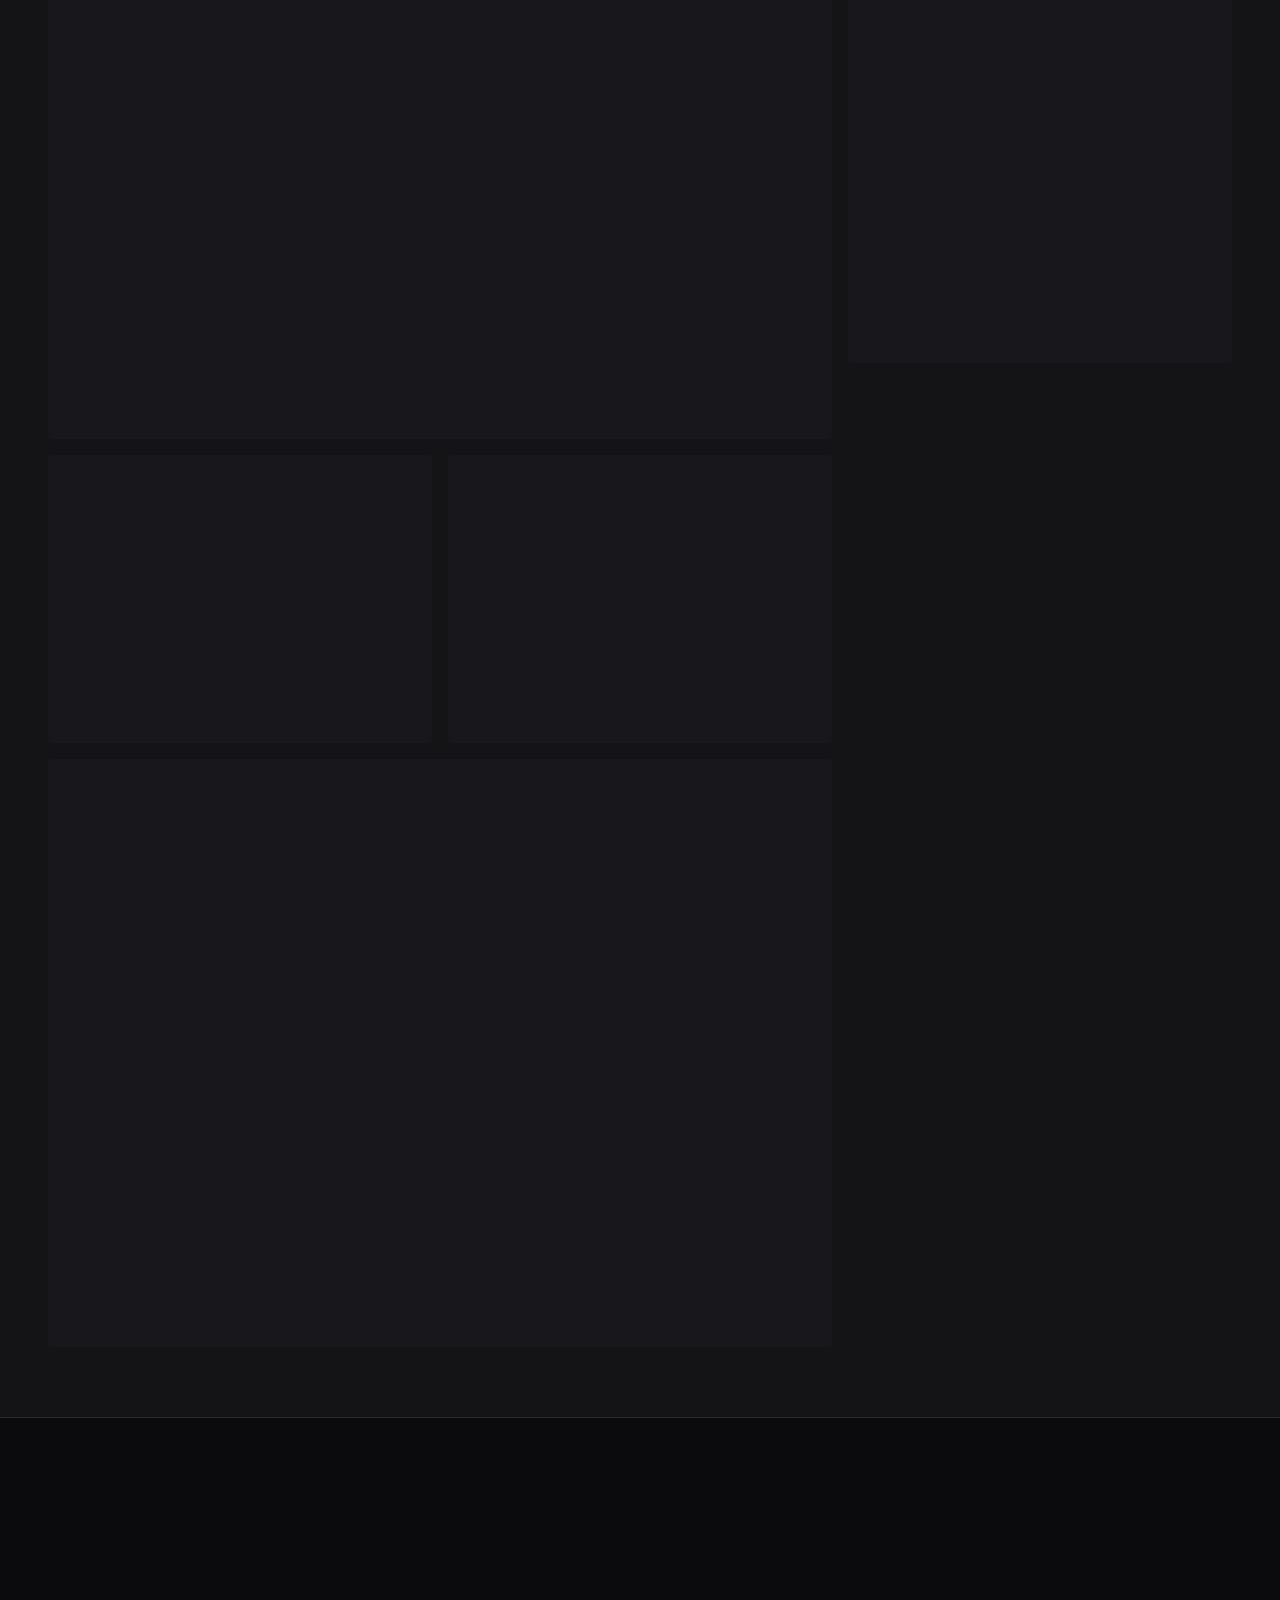
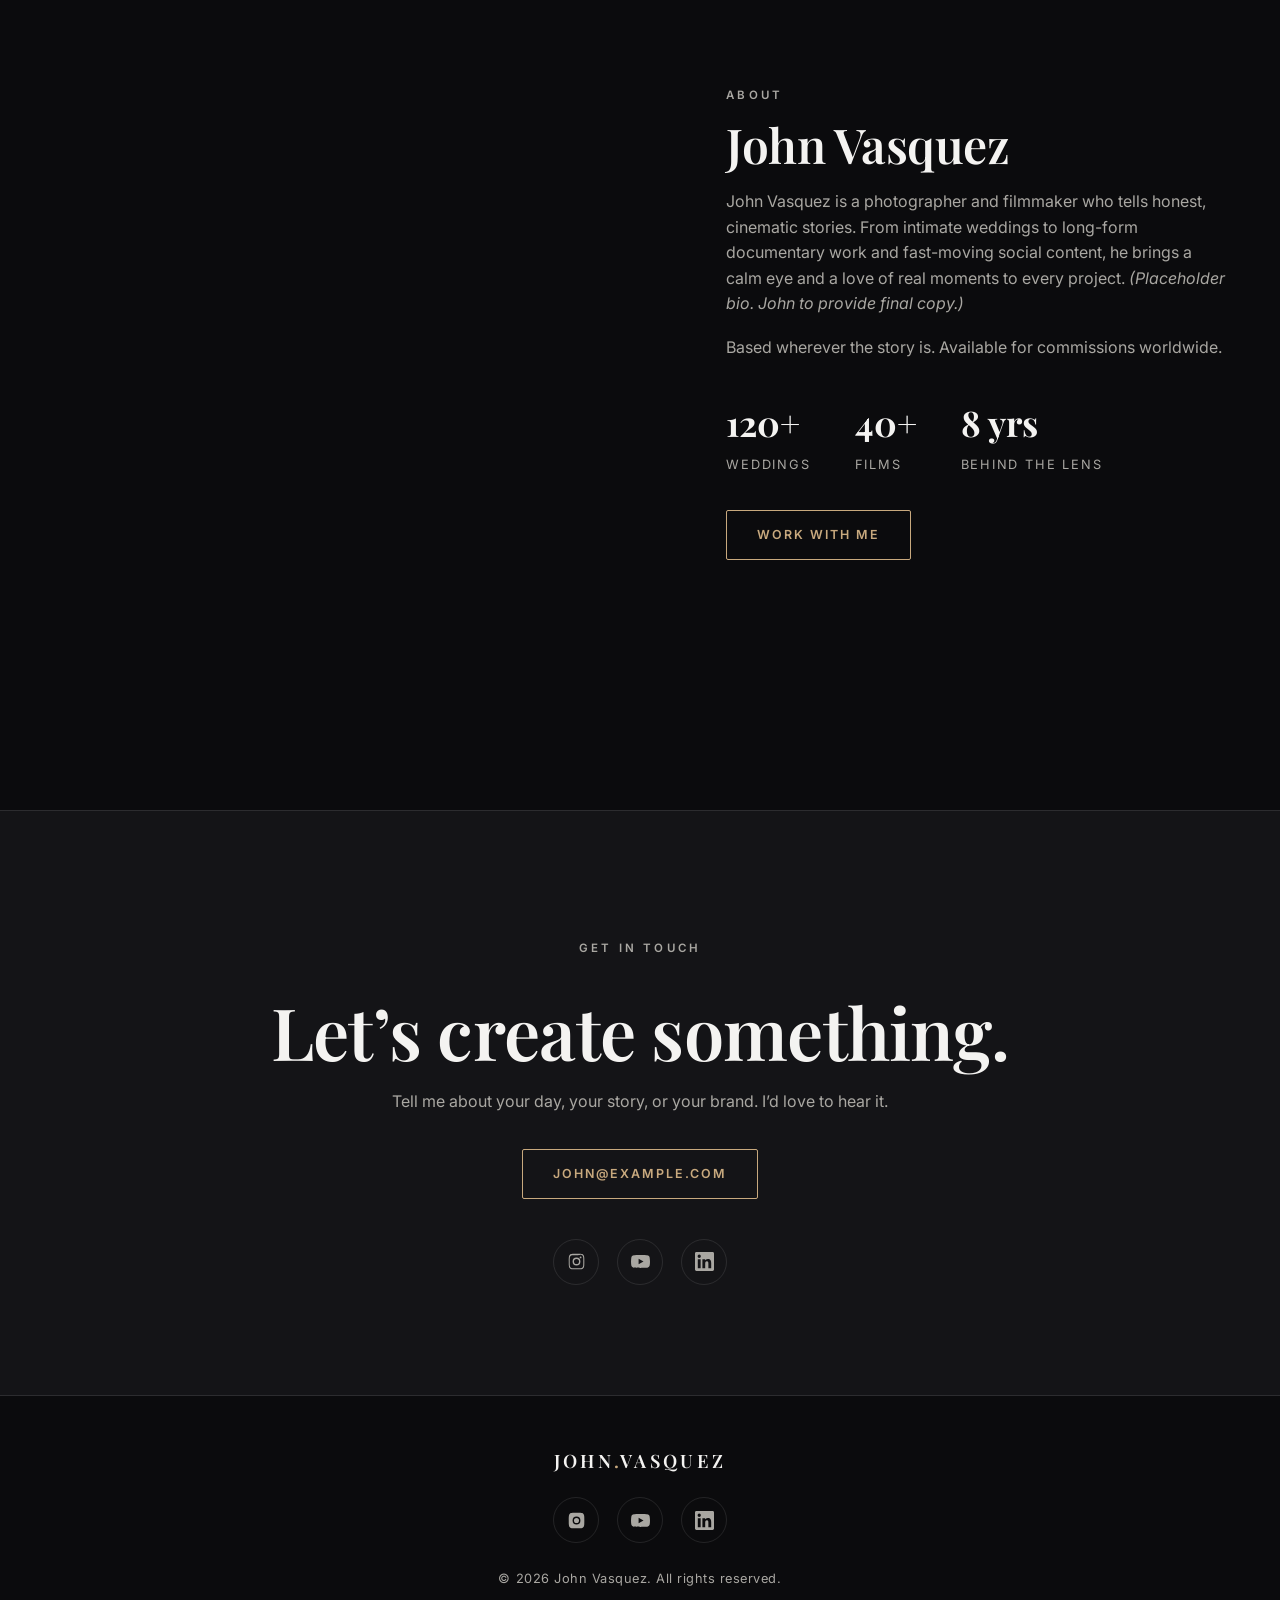
==== commit b9c80826: "Minor Big Fix" ====
--- a/index.html
+++ b/index.html
@@ -3,7 +3,7 @@
 <head>
   <meta charset="UTF-8">
   <meta name="viewport" content="width=device-width, initial-scale=1.0">
-  <title>John Vasquez — Photographer &amp; Filmmaker</title>
+  <title>John Vasquez | Photographer &amp; Filmmaker</title>
   <meta name="description" content="John Vasquez is a photographer and filmmaker specializing in wedding &amp; events, documentary, and social media content.">
   <link rel="preconnect" href="https://fonts.googleapis.com">
   <link rel="preconnect" href="https://fonts.gstatic.com" crossorigin>
@@ -34,7 +34,7 @@
     <div class="hero__inner">
       <p class="eyebrow">Photographer &amp; Filmmaker</p>
       <h1 class="hero__name">John Vasquez</h1>
-      <p class="hero__tagline">Capturing real moments — weddings, stories, and content that moves.</p>
+      <p class="hero__tagline">Capturing real moments in weddings, stories, and content that moves.</p>
       <div class="hero__cta">
         <span class="play-badge" title="Showreel coming soon"><span class="ring"></span> Watch the Reel</span>
         <a href="#work" class="btn">View Work</a>
@@ -83,17 +83,17 @@
         <h2>Featured Work</h2>
       </div>
       <div class="work-grid reveal">
-        <div class="work-item wide" data-lightbox="https://picsum.photos/seed/jv-f1/1600/900" data-caption="Placeholder — Featured film still">
+        <div class="work-item wide" data-lightbox="https://picsum.photos/seed/jv-f1/1600/900" data-caption="Placeholder: Featured film still">
           <div class="work-item__img" style="background-image:url('https://picsum.photos/seed/jv-f1/1200/700');"></div>
           <div class="work-item__cap"><span>Wedding</span><h4>The Hartley Wedding</h4></div>
         </div>
-        <div class="work-item tall" data-lightbox="https://picsum.photos/seed/jv-f2/900/1200" data-caption="Placeholder — Portrait">
+        <div class="work-item tall" data-lightbox="https://picsum.photos/seed/jv-f2/900/1200" data-caption="Placeholder: Portrait">
           <div class="work-item__img" style="background-image:url('https://picsum.photos/seed/jv-f2/700/1000');"></div>
           <div class="work-item__cap"><span>Documentary</span><h4>Makers of the Coast</h4></div>
         </div>
         <div class="work-item" data-lightbox="https://picsum.photos/seed/jv-f3/1200/900" data-caption="Placeholder">
           <div class="work-item__img" style="background-image:url('https://picsum.photos/seed/jv-f3/800/600');"></div>
-          <div class="work-item__cap"><span>Social</span><h4>Brand Reel — Lumen</h4></div>
+          <div class="work-item__cap"><span>Social</span><h4>Brand Reel: Lumen</h4></div>
         </div>
         <div class="work-item" data-lightbox="https://picsum.photos/seed/jv-f4/1200/900" data-caption="Placeholder">
           <div class="work-item__img" style="background-image:url('https://picsum.photos/seed/jv-f4/800/600');"></div>
@@ -114,7 +114,7 @@
       <div>
         <p class="eyebrow">About</p>
         <h2 style="font-size:clamp(2rem,4.5vw,3rem);margin-top:14px;">John Vasquez</h2>
-        <p>John Vasquez is a photographer and filmmaker who tells honest, cinematic stories. From intimate weddings to long-form documentary work and fast-moving social content, he brings a calm eye and a love of real moments to every project. <em>(Placeholder bio — John to provide final copy.)</em></p>
+        <p>John Vasquez is a photographer and filmmaker who tells honest, cinematic stories. From intimate weddings to long-form documentary work and fast-moving social content, he brings a calm eye and a love of real moments to every project. <em>(Placeholder bio. John to provide final copy.)</em></p>
         <p>Based wherever the story is. Available for commissions worldwide.</p>
         <div class="stats">
           <div class="stat"><strong>120+</strong><span>Weddings</span></div>
@@ -131,7 +131,7 @@
     <div class="container reveal">
       <p class="eyebrow">Get in Touch</p>
       <h2>Let’s create something.</h2>
-      <p>Tell me about your day, your story, or your brand — I’d love to hear it.</p>
+      <p>Tell me about your day, your story, or your brand. I’d love to hear it.</p>
       <!-- TODO: replace with John's real email -->
       <a href="mailto:john@example.com" class="btn">john@example.com</a>
       <div class="socials" style="margin-top:40px;">
--- a/styles.css
+++ b/styles.css
@@ -1,5 +1,5 @@
 /* ===========================================================
-   John Vasquez — Photographer & Filmmaker
+   John Vasquez | Photographer & Filmmaker
    Shared stylesheet (dark cinematic theme)
    =========================================================== */
 
